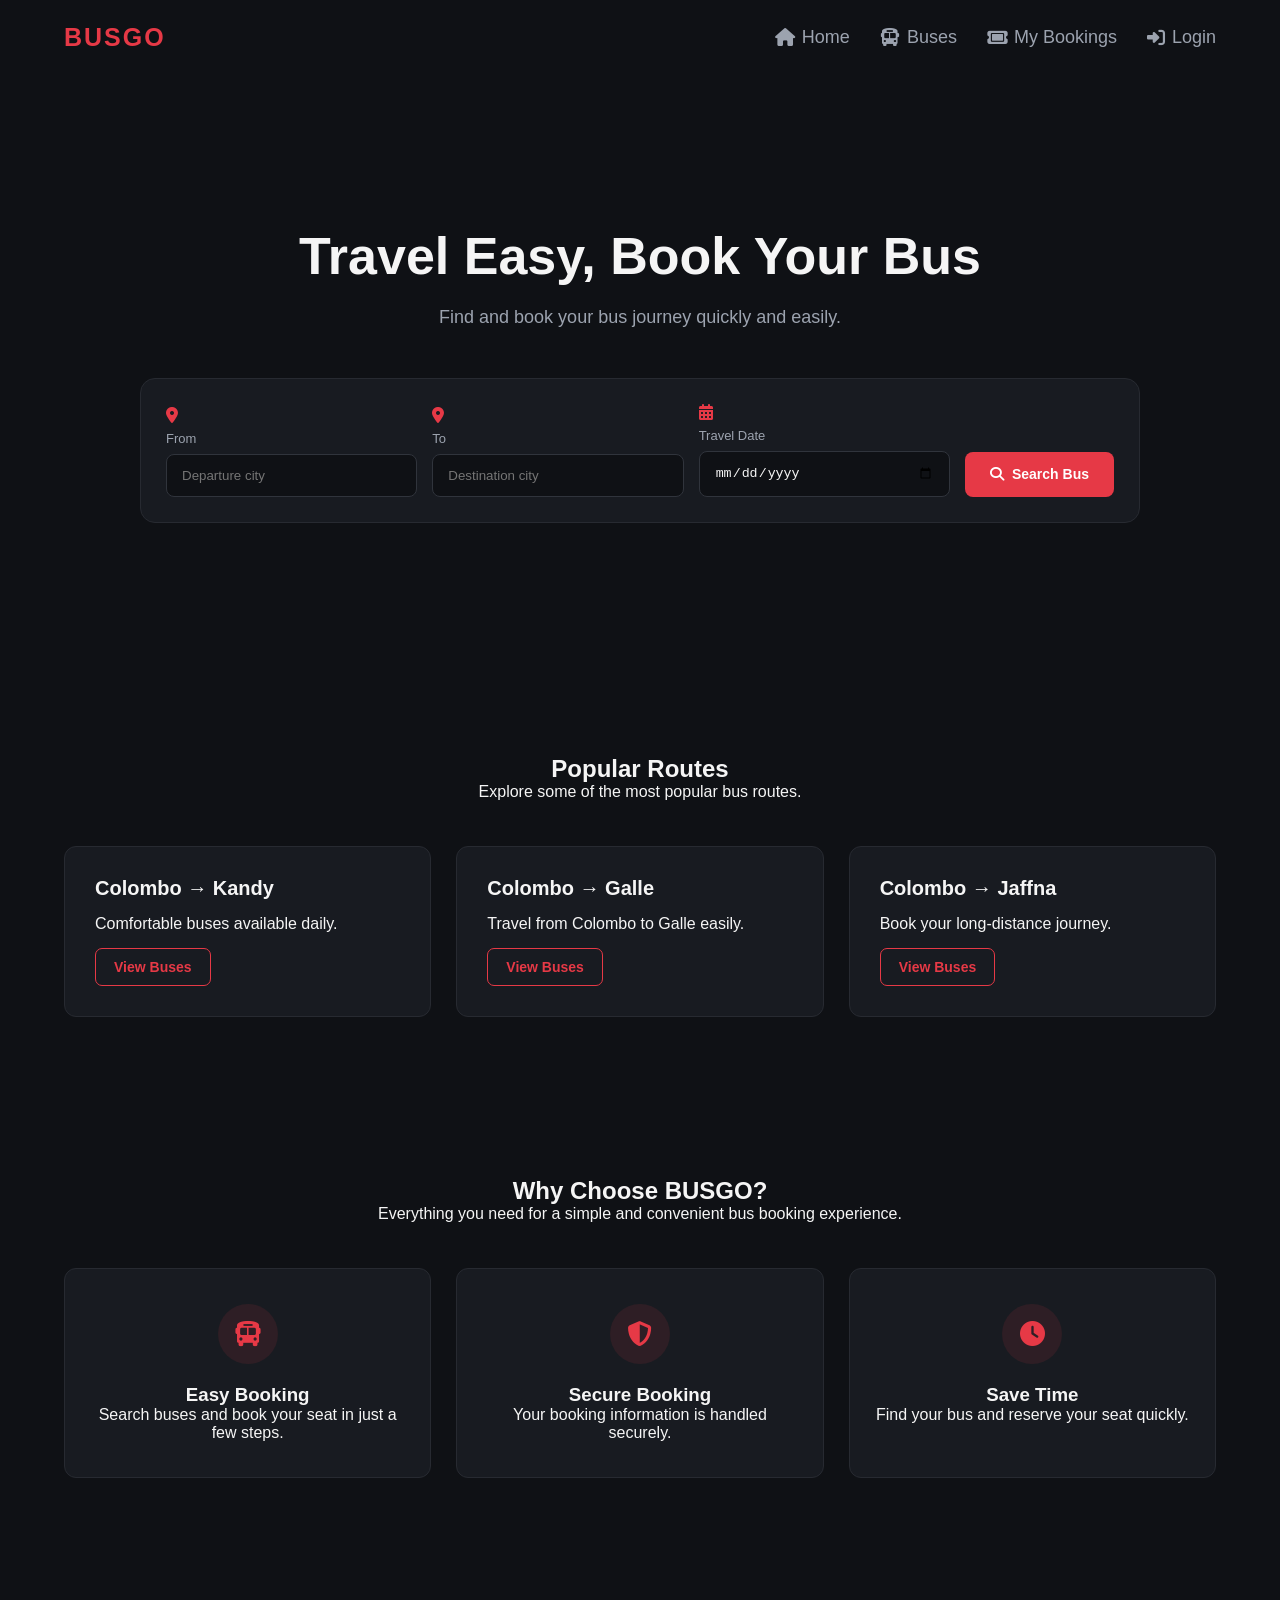
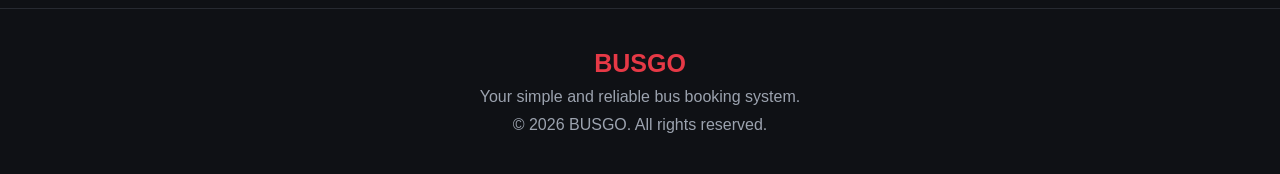
==== index.html @ 120543bf "Add JavaScript functionality for search button in bus booking app" ====
<!DOCTYPE html>
<html lang="en">

<head>
    <meta charset="UTF-8">
    <meta name="viewport" content="width=device-width, initial-scale=1.0">
    <title>Bus Booking app</title>
    <link rel="stylesheet" href="/style.css">
    <link rel="stylesheet" href="https://cdnjs.cloudflare.com/ajax/libs/font-awesome/6.7.2/css/all.min.css">
</head>

<body>
    <header>

        <!--------------------Nav Bar----------------------------->

        <nav class="nav-bar">
            <h3 id="logo">BUSGO</h3>
            <ul>
                <li><a href="#"><i class="fa-solid fa-house"></i>Home</a></li>
                <li><a href="#"><i class="fa-solid fa-bus"></i>Buses</a></li>
                <li><a href="#"><i class="fa-solid fa-ticket"></i>My Bookings</a></li>
                <li><a href="#"><i class="fa-solid fa-right-to-bracket"></i>Login</a></li>
            </ul>
        </nav>
    </header>
    <!----------------------------Main--------------------------------->
    <main>
        <!-------------------------Hero Section------------------------------>
        <section class="hero">
            <div class="heading-sec">
                <h1>Travel Easy, Book Your Bus</h1>
                <p>Find and book your bus journey quickly and easily.</p>
            </div>

            <!------------------------Search Box-------------------------->

            <div class="search-box">

                <div class="input-group">
                    <i class="fa-solid fa-location-dot"></i>
                    <label for="from">From</label>
                    <input type="text" id="from" placeholder="Departure city">
                </div>

                <div class="input-group">
                    <i class="fa-solid fa-location-dot"></i>
                    <label for="to">To</label>
                    <input type="text" id="to" placeholder="Destination city">
                </div>

                <div class="input-group">
                    <i class="fa-solid fa-calendar-days"></i>
                    <label for="travel-date">Travel Date</label>
                    <input type="date" id="travel-date">
                </div>

                <button id="search-btn">
                    <i class="fa-solid fa-magnifying-glass"></i>
                    Search Bus
                </button>

            </div>
        </section>

        <!------------------------Popular-Routes---------------------------->

        <section class="popular-routes">
            <div class="section-heading">
                <h2>Popular Routes</h2>
                <p>Explore some of the most popular bus routes.</p>
            </div>

            <div class="route-container">

                <div class="route-card">
                    <h3>Colombo → Kandy</h3>
                    <p>Comfortable buses available daily.</p>
                    <button>View Buses</button>
                </div>

                <div class="route-card">
                    <h3>Colombo → Galle</h3>
                    <p>Travel from Colombo to Galle easily.</p>
                    <button>View Buses</button>
                </div>

                <div class="route-card">
                    <h3>Colombo → Jaffna</h3>
                    <p>Book your long-distance journey.</p>
                    <button>View Buses</button>
                </div>

            </div>
        </section>

        <!------------------------FEATURES-------------------------->

        <section class="features">

            <div class="section-heading">
                <h2>Why Choose BUSGO?</h2>

                <p>Everything you need for a simple and convenient bus booking experience.</p>
            </div>

            <div class="feature-container">

                <div class="feature-card">
                    <div class="feature-icon">
                        <i class="fa-solid fa-bus"></i>
                    </div>

                    <h3>Easy Booking</h3>
                    <p>Search buses and book your seat in just a few steps.</p>
                </div>


                <div class="feature-card">
                    <div class="feature-icon">
                        <i class="fa-solid fa-shield-halved"></i>
                    </div>

                    <h3>Secure Booking</h3>
                    <p>Your booking information is handled securely.</p>
                </div>

                <div class="feature-card">
                    <div class="feature-icon">
                        <i class="fa-solid fa-clock"></i>
                    </div>

                    <h3>Save Time</h3>
                    <p>Find your bus and reserve your seat quickly.</p>
                </div>

            </div>

        </section>

    </main>

    <!---------------------------Footer--------------------------------->

    <footer>
        <div class="footer-container">
            <h3>BUSGO</h3>
            <p>Your simple and reliable bus booking system.</p>
            <p>© 2026 BUSGO. All rights reserved.</p>
        </div>
    </footer>

    <script src="/app.js"></script>
</body>

</html>
---- style.css ----
/*---------------------Globle---------------------*/

*{
    margin: 0;
    padding: 0;
    box-sizing: border-box;
}

body{
    font-family: Arial, sans-serif;
    background-color: #0F1115;
    color: #f5f5f5;
}

a{
    text-decoration: none;
    color: inherit;
}

button {
    border: none;
    cursor: pointer;
}
/*--------------------Nav Bar Css--------------------------*/

.nav-bar{
    width: 90%;
    max-width: 1200px;
    margin: auto;
    height: 75px;
    display: flex;
    align-items: center;
    justify-content: space-between;
}

#logo{
    font-size: 25px;
    color: #E63946;
    letter-spacing: 2px;
}

.nav-bar ul{
    display: flex;
    align-items: center;
    gap: 30px;
    list-style: none;
}

.nav-bar ul li a{
    color:#9CA3AF;
    font-size: 18px;
    display: flex;
    align-items: center;
    gap: 7px;
    transition: 0.3s;
}

.nav-bar ul li a:hover{
    color: #E63946;
}

/*----------------------Hero Section CSS-------------------------------*/

.hero{
    min-height: 600px;
    display: flex;
    flex-direction: column;
    justify-content: center;
    align-items: center;
    text-align: center;
    padding: 80px 20px;
}

.heading-sec h1{
    font-size: 52px;
    max-width: 750px;
    line-height: 1.15;
}

.heading-sec p{
    margin-top: 20px;
    color: #9CA3AF;
    font-size: 18px;
}

/*--------Search Box----------*/

.search-box{
    margin-top: 50px;
    width: 100%;
    max-width: 1000px;
    background-color: #181B21;
    padding: 25px;
    border-radius: 15px;
    display: flex;
    align-items: end;
    gap: 15px;
    border: 1px solid #272A31;
}

.input-group{
    flex: 2;
    display: flex;
    flex-direction: column;
    text-align: left;
    gap: 8px;
}

.input-group label{
    font-size: 13px;
    color: #9CA3AF;
}

.input-group i{
    color: #E63946;
}

.input-group input{
    width: 100%;
    padding: 13px 15px;
    border-radius: 8px;
    border: 1px solid #30343C;
    background-color: #0F1115;
    color: #F5F5F5;
    outline: none;
}

.input-group input:focus{
    border-color: #E63946;
}

#search-btn{
    height: 45px;
    padding: 0 25px;
    border-radius: 8px;
    background-color: #E63946;
    color: white;
    font-size: 14px;
    font-weight: bold;
    display: flex;
    align-items: center;
    gap: 8px;
    transition: 0.3s;
}

#search-btn:hover{
    background-color: #B91C1C;
    transform: translateY(-2px);
}

/*-------------------------Popular Routes & feature CSS---------------------------*/

.popular-routes,
.features{
    width: 90%;
    max-width: 1200px;
    margin: auto;
    padding: 80px 0;
}

.section-heading{
    text-align: center;
    margin-bottom: 45px;
}

.route-container{
    display: grid;
    grid-template-columns: repeat(3, 1fr);
    gap: 25px;
}

.route-card{
    background-color: #181B21;
    border: 1px solid #272A31;
    padding: 30px;
    border-radius: 12px;
    transition: 0.3s;
}

.route-card h3{
    font-size: 20px;
}

.route-card p{
    margin: 15px 0;
}

.route-card button{
    padding: 10px 18px;
    background-color: transparent;
    border: 1px solid #E63946;
    border-radius: 7px;
    color: #E63946;
    font-size: 14px;
    font-weight: 600;
    transition: 0.3s;
}

.route-card button:hover{
    background-color: #E63946;
    color: white;
}

.route-card:hover{
    transform: translateY(-6px);
    border-color: #E63946;
}

.feature-container{
    display: grid;
    grid-template-columns: repeat(3, 1fr);
    gap: 25px;
}

.feature-card{
    background-color: #181B21;
    border: 1px solid #272A31;
    padding: 35px 25px;
    border-radius: 12px;
    text-align: center;
    transition: 0.3s;
}

.feature-icon{
    width: 60px;
    height: 60px;
    margin: 0 auto 20px;
    border-radius: 50%;
    background-color: rgba(230, 57, 70, 0.1);
    color: #E63946;
    display: flex;
    align-items: center;
    justify-content: center;
    font-size: 25px;
}

.feature-card:hover{
    transform: translateY(-6px);
    border-color: #E63946;
}

/*---------------------------footer css------------------------------*/

footer{
    margin-top: 50px;
    border-top: 1px solid #272A31;
    text-align: center;
    padding: 40px 20px;
}

.footer-container h3{
    color: #E63946;
    font-size: 25px;
}

.footer-container p{
    margin-top: 10px;
    color: #9CA3AF;
}

/*------------------Responsive for small device--------------*/

@media (max-width: 800px){
    .nav-bar{
        flex-direction: column;
        height: auto;
        padding: 20px 0;
        gap: 20px;
    }

    .nav-bar ul{
        gap: 15px;
        flex-wrap: wrap;
        justify-content: center;
    }

    .heading-sec h1{
        font-size: 38px;
    }

    .search-box {
        flex-direction: column;
        align-items: stretch;
    }

    #search-btn{
        justify-content: center;
    }

    .route-container,
    .feature-container{
        grid-template-columns: 1fr;
    }
}
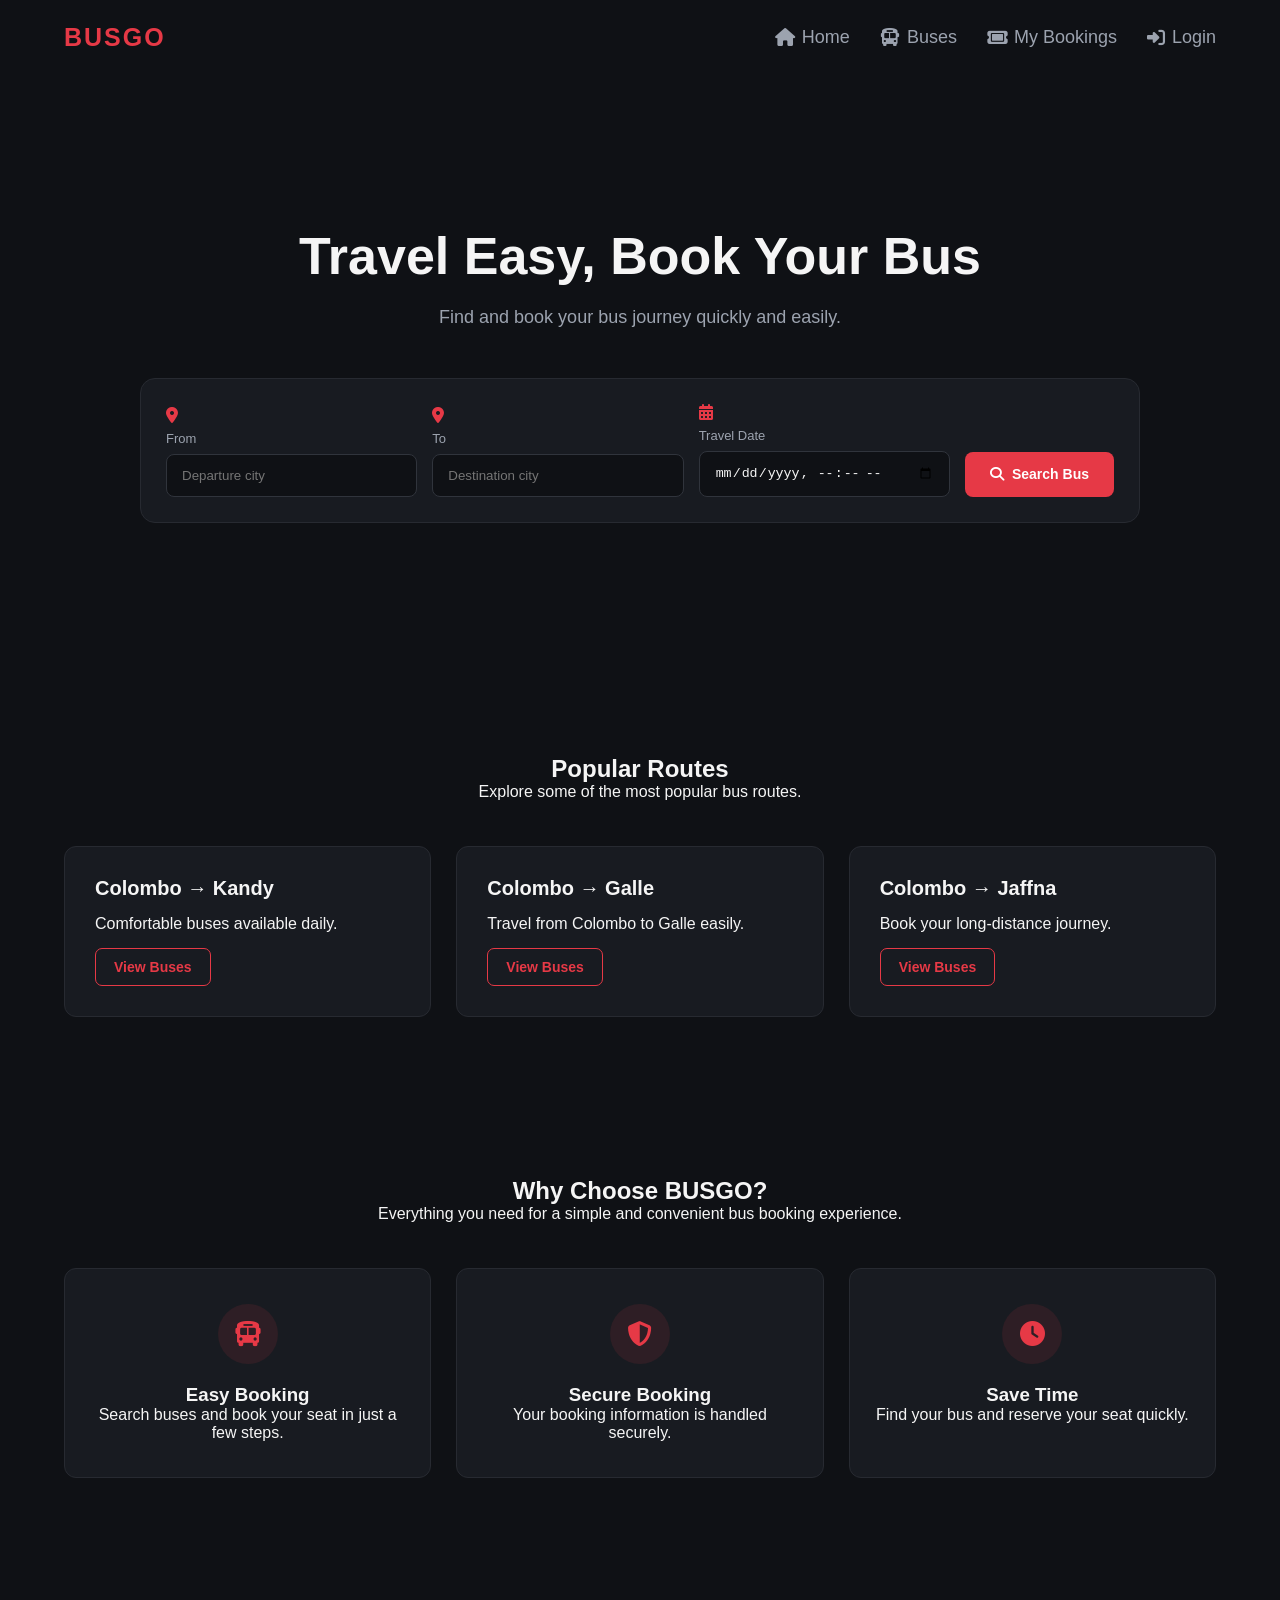
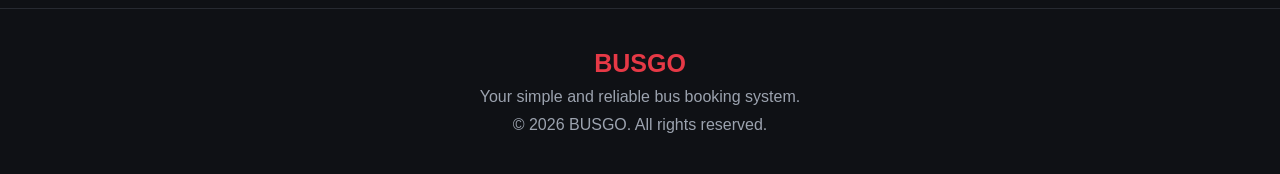
==== commit 190597a1: "Change travel date input to datetime-local and adjust script tag placement" ====
--- a/index.html
+++ b/index.html
@@ -52,7 +52,7 @@
                 <div class="input-group">
                     <i class="fa-solid fa-calendar-days"></i>
                     <label for="travel-date">Travel Date</label>
-                    <input type="date" id="travel-date">
+                    <input type="datetime-local" id="travel-date">
                 </div>
 
                 <button id="search-btn">
@@ -61,6 +61,9 @@
                 </button>
 
             </div>
+            <p id="search-error"></p>
+
+            <div id="search-result"></div>
         </section>
 
         <!------------------------Popular-Routes---------------------------->
@@ -149,8 +152,9 @@
             <p>© 2026 BUSGO. All rights reserved.</p>
         </div>
     </footer>
-
-    <script src="/app.js"></script>
+    
 </body>
 
+<script type="module" src="/app.js"></script>
+
 </html>
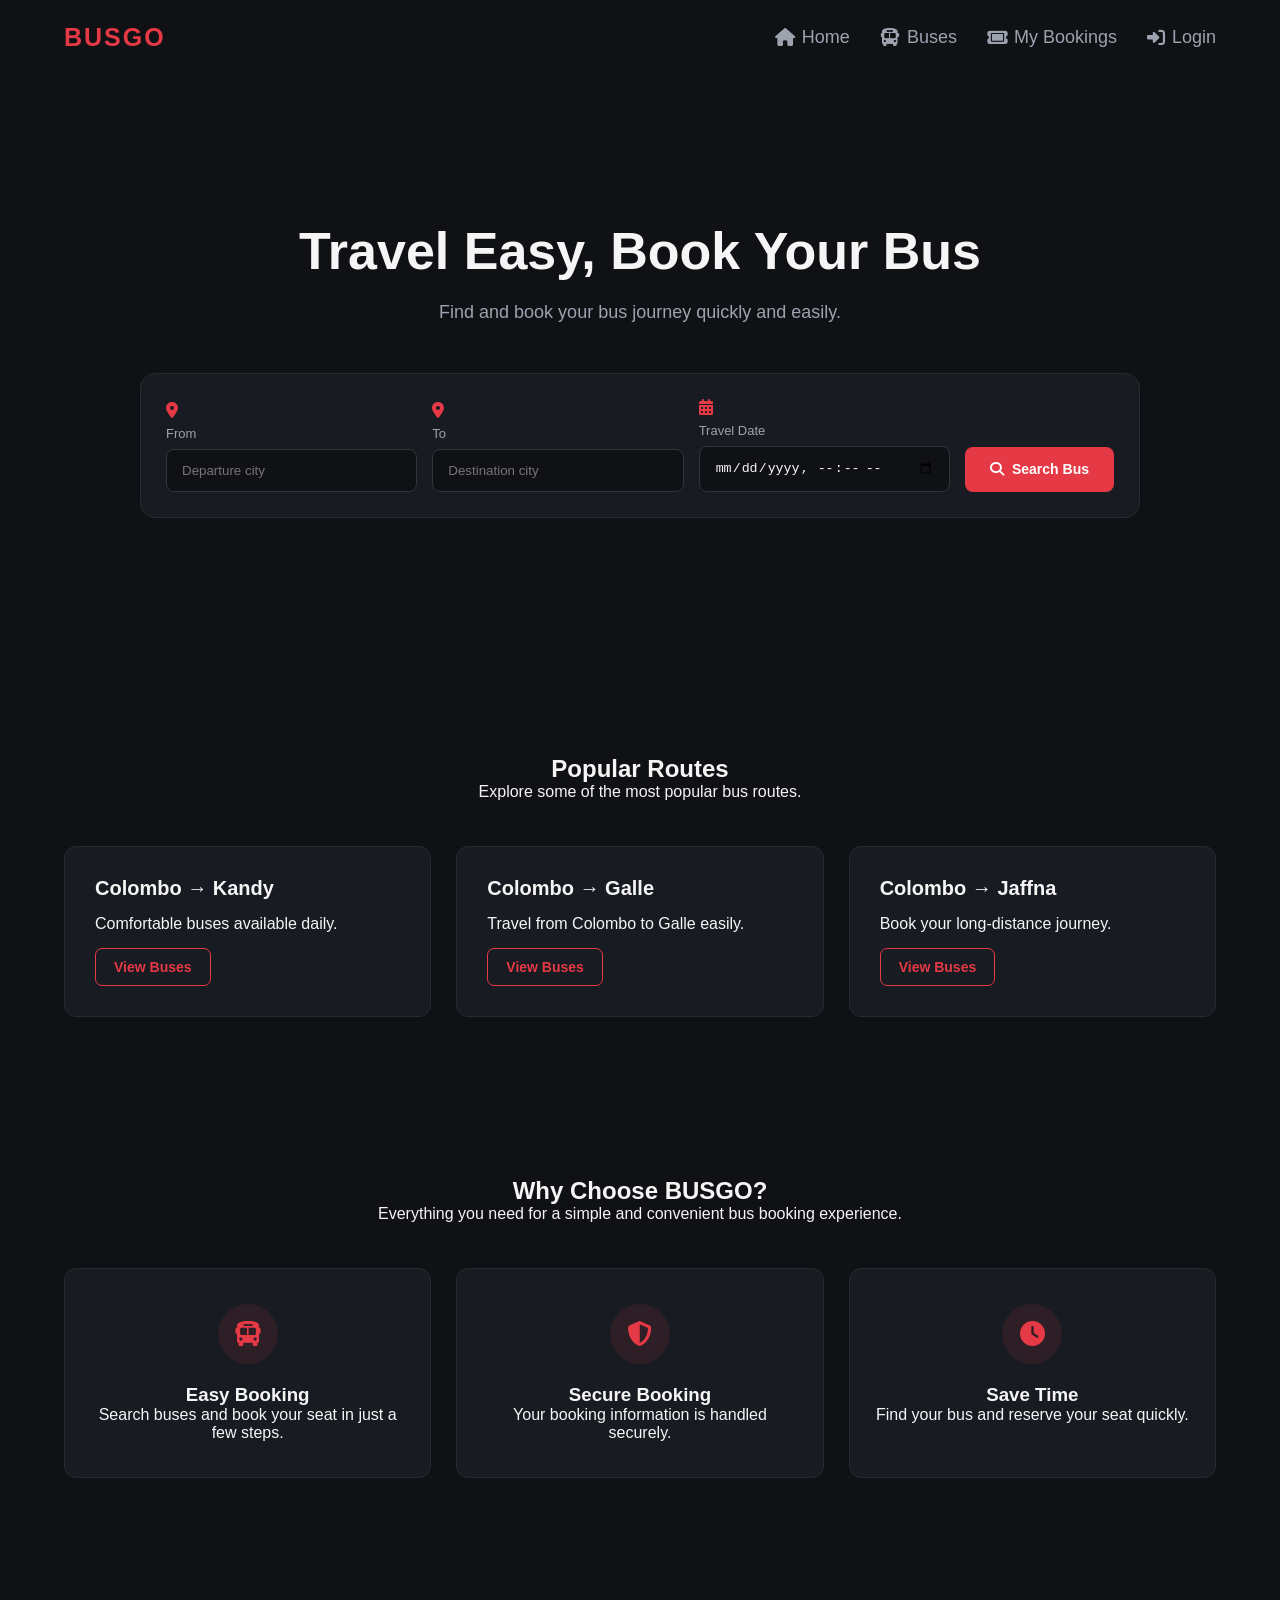
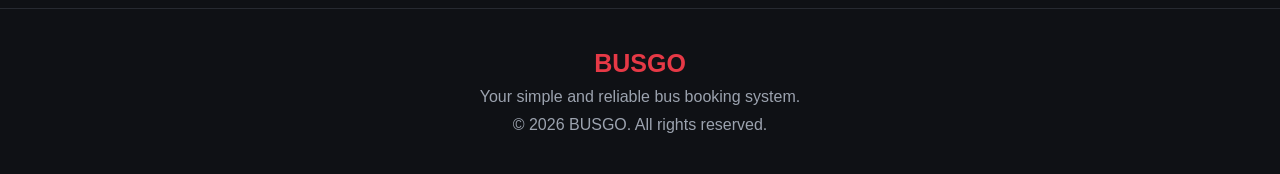
==== commit 0192d7ba: "Update search result container in index.html for improved structure" ====
--- a/index.html
+++ b/index.html
@@ -63,7 +63,9 @@
             </div>
             <p id="search-error"></p>
 
-            <div id="search-result"></div>
+            <div id="search-result">
+
+            </div>
         </section>
 
         <!------------------------Popular-Routes---------------------------->
--- a/style.css
+++ b/style.css
@@ -148,6 +148,12 @@
     transform: translateY(-2px);
 }
 
+#search-error{
+    color: #E63946;
+    font-size: 14px;
+    margin-top: 10px;
+}
+
 /*-------------------------Popular Routes & feature CSS---------------------------*/
 
 .popular-routes,
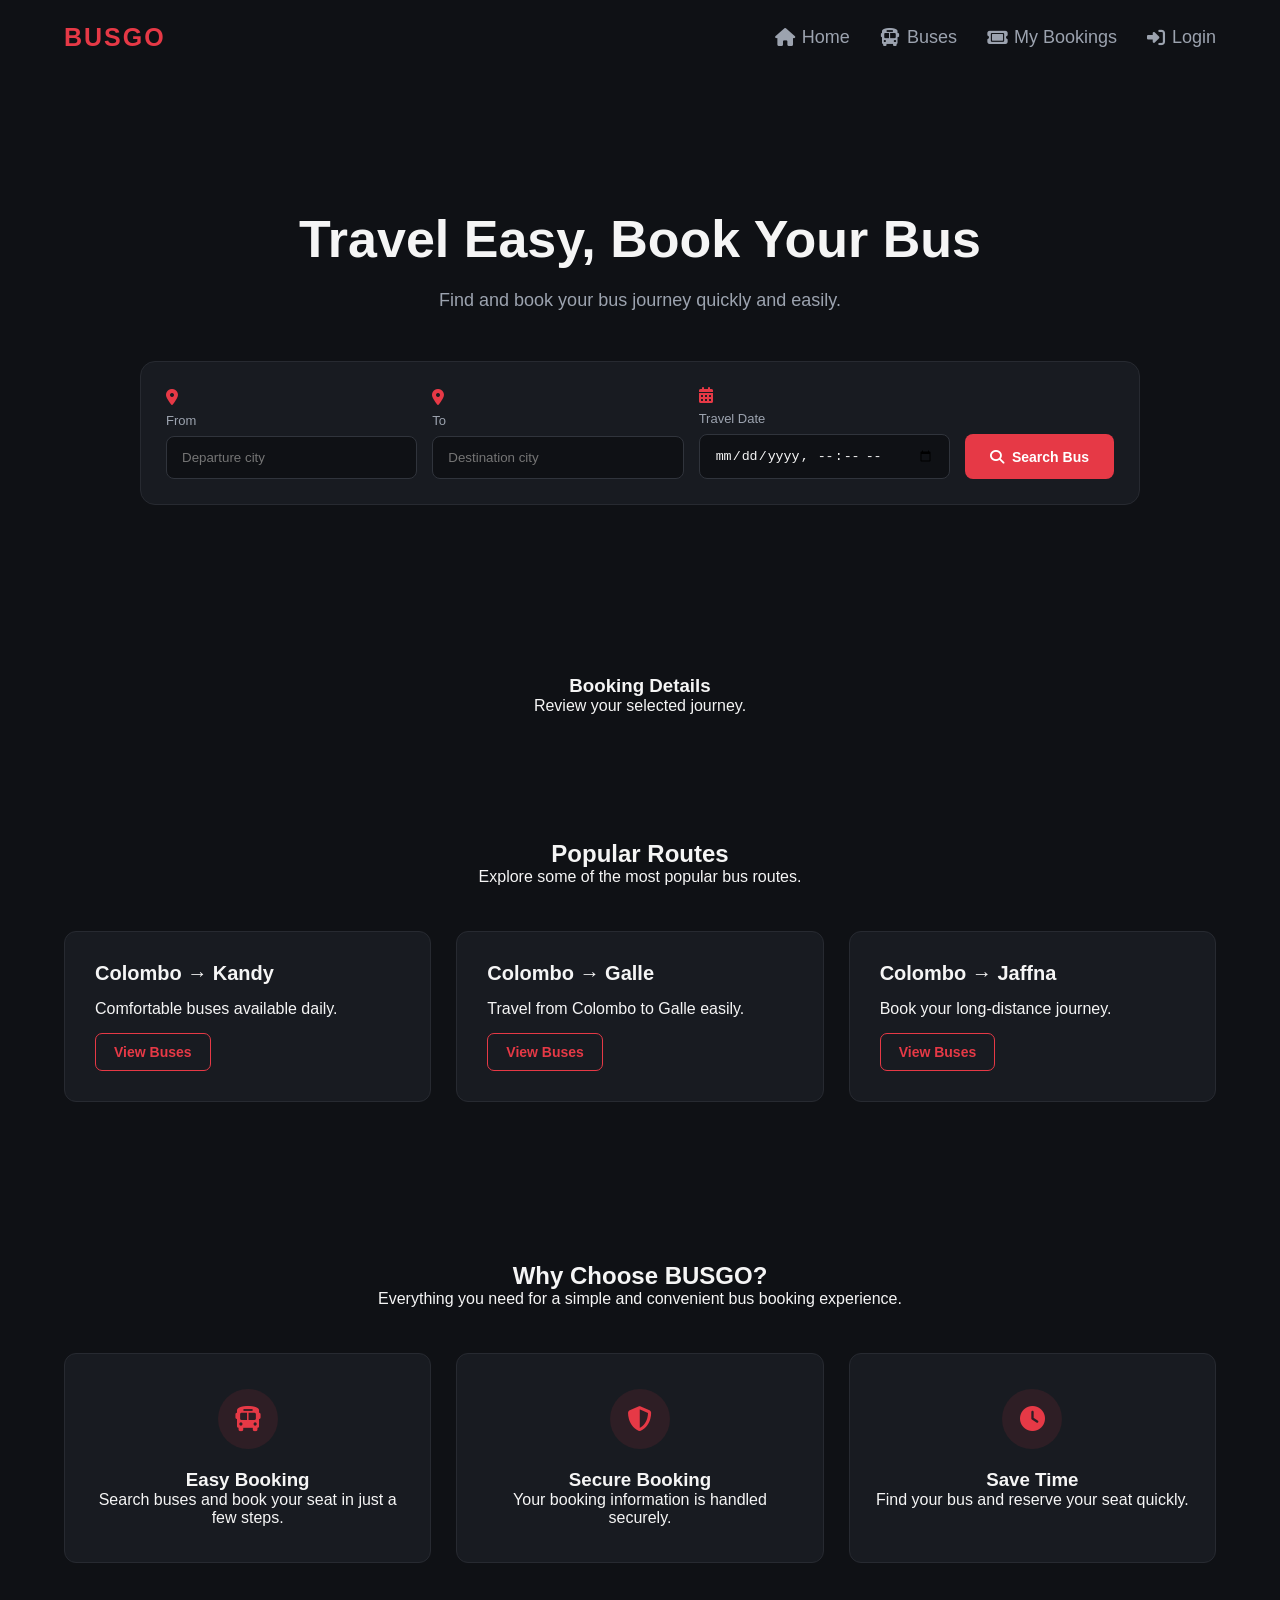
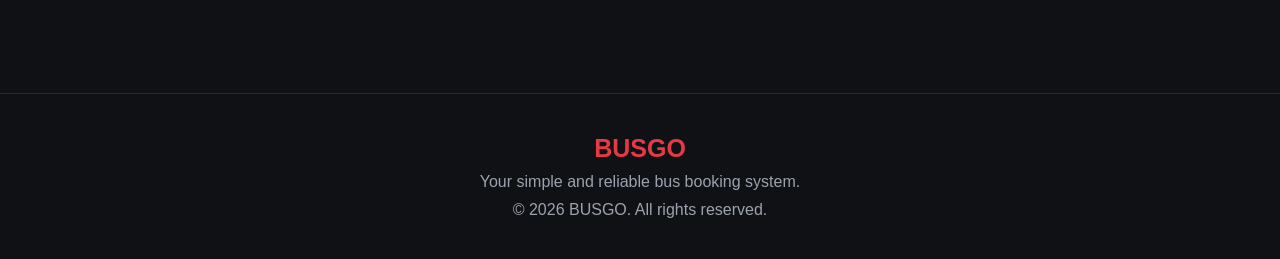
==== commit bd5a1e79: "Add booking section to display selected journey details" ====
--- a/index.html
+++ b/index.html
@@ -66,6 +66,19 @@
             <div id="search-result">
 
             </div>
+        </section>
+
+        <!---------------------------Booking section------------------------>
+
+        <section class="booking-section" id="booking-section">
+
+            <div class="section-heading">
+                <h3>Booking Details</h3>
+                <p>Review your selected journey.</p>
+            </div>
+
+            <div id="selected-route"></div>
+
         </section>
 
         <!------------------------Popular-Routes---------------------------->
--- a/style.css
+++ b/style.css
@@ -154,6 +154,49 @@
     margin-top: 10px;
 }
 
+/*---------------------------------Search Result----------------------------------*/
+
+#search-result{
+    width: 100%;
+    margin-top: 25px;
+}
+
+.search-result-card{
+    max-width: 600px;
+    margin: 0 auto;
+    padding: 24px;
+    border-radius: 16px;
+    background: #1a1d24;
+    border: 1px solid #2b303a;
+}
+.search-result-card h3{
+    font-size: 22px;
+    margin-bottom: 18px;
+}
+
+.search-result-card p{
+    margin: 10px 0;
+    color: #c9cdd5;
+}
+
+.search-result-card i{
+    margin-right: 8px;
+}
+
+.search-result-card button{
+    margin-top: 15px;
+    padding: 10px 18px;
+    border-radius: 8px;
+    background: #ffffff;
+    color: #111;
+    font-weight: bold;
+}
+
+
+
+
+
+
 /*-------------------------Popular Routes & feature CSS---------------------------*/
 
 .popular-routes,
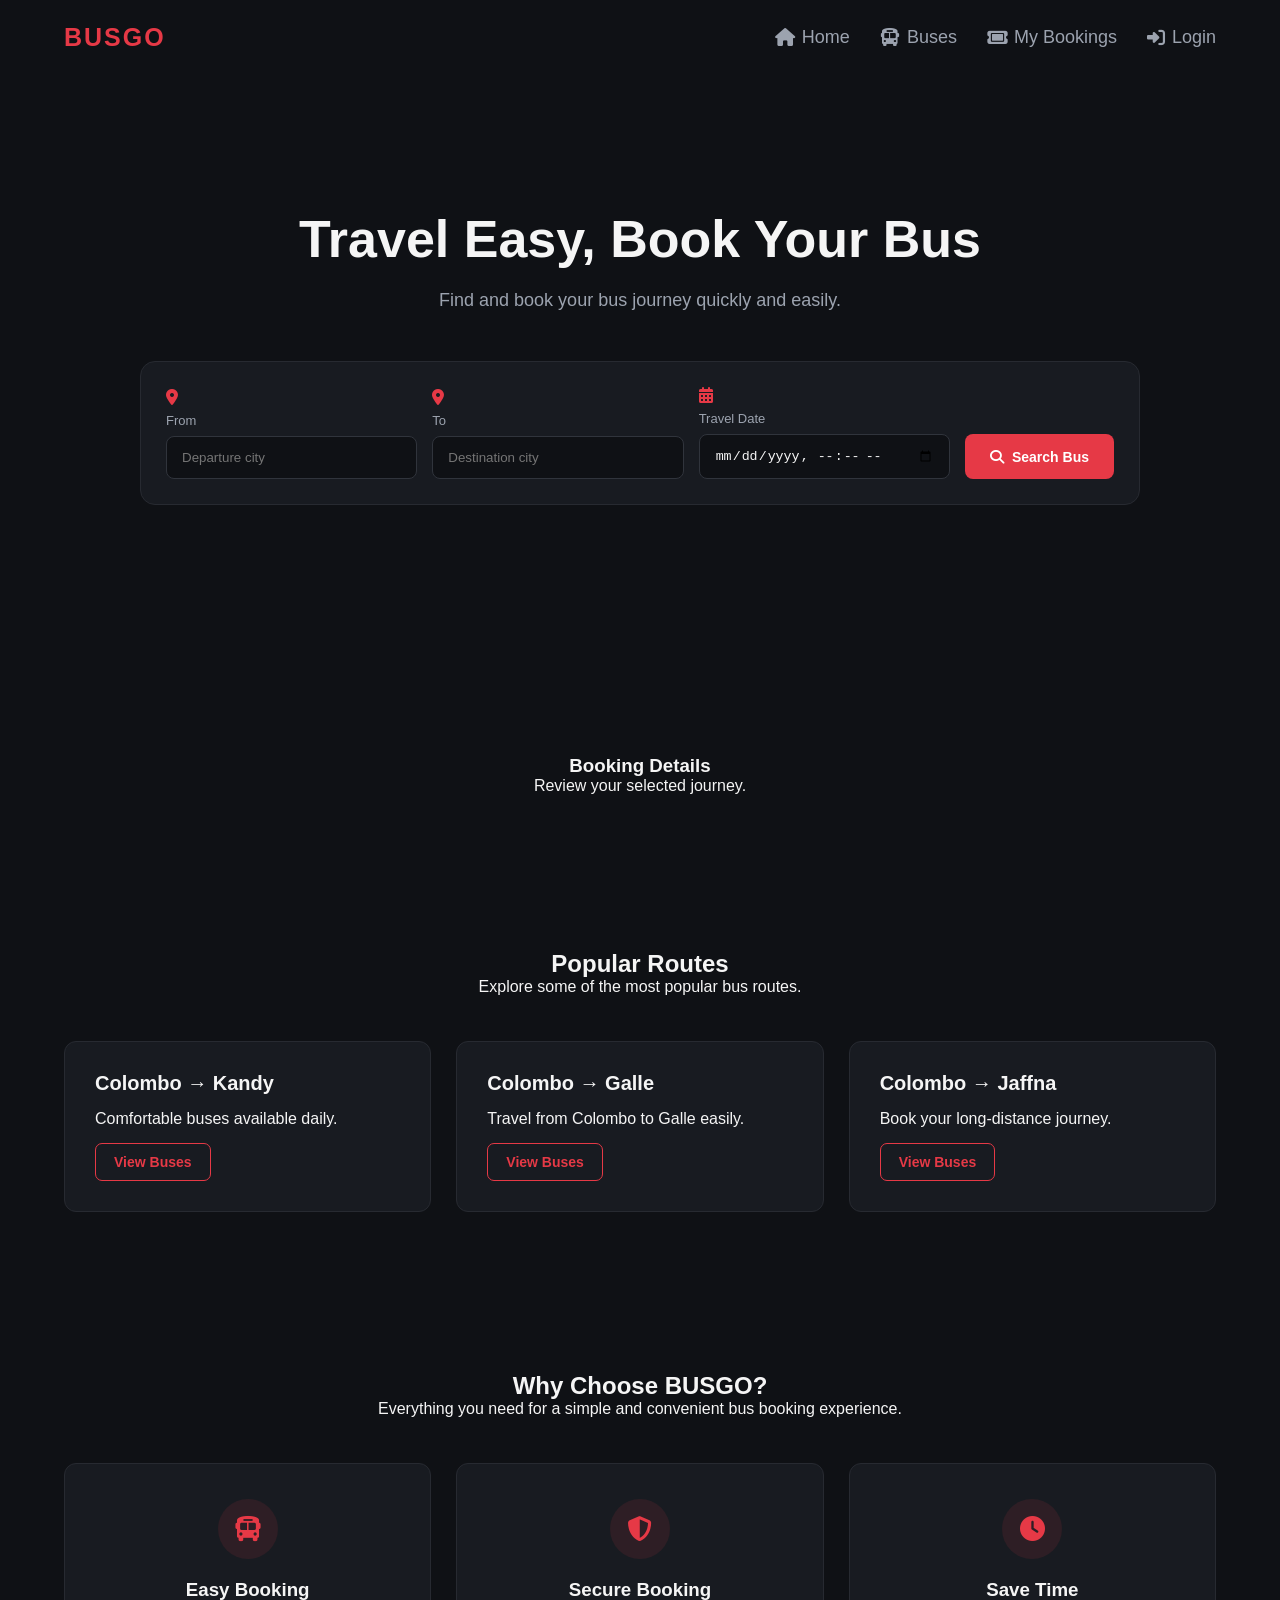
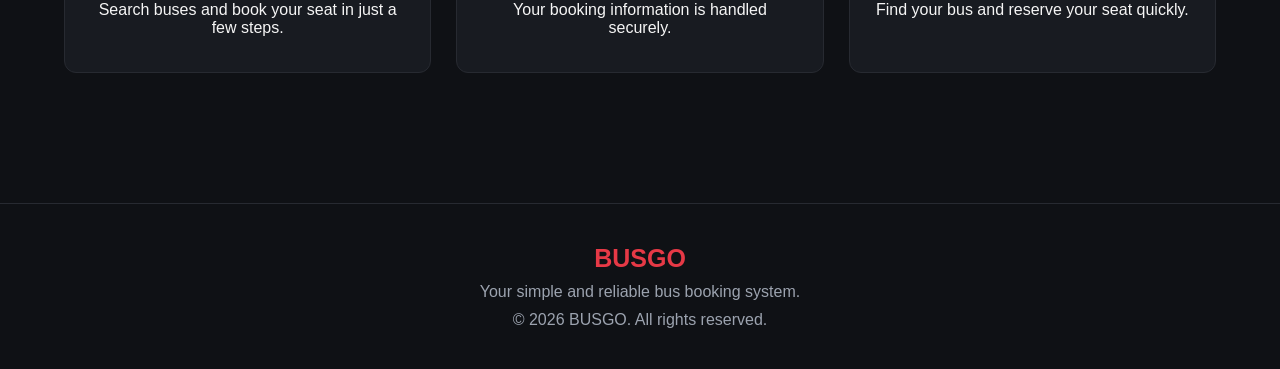
==== commit 76ffe55f: "Update login link in navigation to direct to login.html" ====
--- a/index.html
+++ b/index.html
@@ -17,10 +17,10 @@
         <nav class="nav-bar">
             <h3 id="logo">BUSGO</h3>
             <ul>
-                <li><a href="#"><i class="fa-solid fa-house"></i>Home</a></li>
-                <li><a href="#"><i class="fa-solid fa-bus"></i>Buses</a></li>
+                <li><a href="/index.html"><i class="fa-solid fa-house"></i>Home</a></li>
+                <li><a href="/buses.html"><i class="fa-solid fa-bus"></i>Buses</a></li>
                 <li><a href="#"><i class="fa-solid fa-ticket"></i>My Bookings</a></li>
-                <li><a href="#"><i class="fa-solid fa-right-to-bracket"></i>Login</a></li>
+                <li><a href="/login.html"><i class="fa-solid fa-right-to-bracket"></i>Login</a></li>
             </ul>
         </nav>
     </header>
--- a/style.css
+++ b/style.css
@@ -1,18 +1,18 @@
 /*---------------------Globle---------------------*/
 
-*{
+* {
     margin: 0;
     padding: 0;
     box-sizing: border-box;
 }
 
-body{
+body {
     font-family: Arial, sans-serif;
     background-color: #0F1115;
     color: #f5f5f5;
 }
 
-a{
+a {
     text-decoration: none;
     color: inherit;
 }
@@ -21,9 +21,10 @@
     border: none;
     cursor: pointer;
 }
+
 /*--------------------Nav Bar Css--------------------------*/
 
-.nav-bar{
+.nav-bar {
     width: 90%;
     max-width: 1200px;
     margin: auto;
@@ -33,21 +34,21 @@
     justify-content: space-between;
 }
 
-#logo{
+#logo {
     font-size: 25px;
     color: #E63946;
     letter-spacing: 2px;
 }
 
-.nav-bar ul{
+.nav-bar ul {
     display: flex;
     align-items: center;
     gap: 30px;
     list-style: none;
 }
 
-.nav-bar ul li a{
-    color:#9CA3AF;
+.nav-bar ul li a {
+    color: #9CA3AF;
     font-size: 18px;
     display: flex;
     align-items: center;
@@ -55,13 +56,13 @@
     transition: 0.3s;
 }
 
-.nav-bar ul li a:hover{
+.nav-bar ul li a:hover {
     color: #E63946;
 }
 
 /*----------------------Hero Section CSS-------------------------------*/
 
-.hero{
+.hero {
     min-height: 600px;
     display: flex;
     flex-direction: column;
@@ -71,13 +72,13 @@
     padding: 80px 20px;
 }
 
-.heading-sec h1{
+.heading-sec h1 {
     font-size: 52px;
     max-width: 750px;
     line-height: 1.15;
 }
 
-.heading-sec p{
+.heading-sec p {
     margin-top: 20px;
     color: #9CA3AF;
     font-size: 18px;
@@ -85,7 +86,7 @@
 
 /*--------Search Box----------*/
 
-.search-box{
+.search-box {
     margin-top: 50px;
     width: 100%;
     max-width: 1000px;
@@ -98,7 +99,7 @@
     border: 1px solid #272A31;
 }
 
-.input-group{
+.input-group {
     flex: 2;
     display: flex;
     flex-direction: column;
@@ -106,16 +107,16 @@
     gap: 8px;
 }
 
-.input-group label{
+.input-group label {
     font-size: 13px;
     color: #9CA3AF;
 }
 
-.input-group i{
-    color: #E63946;
-}
-
-.input-group input{
+.input-group i {
+    color: #E63946;
+}
+
+.input-group input {
     width: 100%;
     padding: 13px 15px;
     border-radius: 8px;
@@ -125,11 +126,11 @@
     outline: none;
 }
 
-.input-group input:focus{
+.input-group input:focus {
     border-color: #E63946;
 }
 
-#search-btn{
+#search-btn {
     height: 45px;
     padding: 0 25px;
     border-radius: 8px;
@@ -143,12 +144,12 @@
     transition: 0.3s;
 }
 
-#search-btn:hover{
+#search-btn:hover {
     background-color: #B91C1C;
     transform: translateY(-2px);
 }
 
-#search-error{
+#search-error {
     color: #E63946;
     font-size: 14px;
     margin-top: 10px;
@@ -156,12 +157,12 @@
 
 /*---------------------------------Search Result----------------------------------*/
 
-#search-result{
+#search-result {
     width: 100%;
     margin-top: 25px;
 }
 
-.search-result-card{
+.search-result-card {
     max-width: 600px;
     margin: 0 auto;
     padding: 24px;
@@ -169,21 +170,22 @@
     background: #1a1d24;
     border: 1px solid #2b303a;
 }
-.search-result-card h3{
+
+.search-result-card h3 {
     font-size: 22px;
     margin-bottom: 18px;
 }
 
-.search-result-card p{
+.search-result-card p {
     margin: 10px 0;
     color: #c9cdd5;
 }
 
-.search-result-card i{
+.search-result-card i {
     margin-right: 8px;
 }
 
-.search-result-card button{
+.search-result-card button {
     margin-top: 15px;
     padding: 10px 18px;
     border-radius: 8px;
@@ -200,25 +202,25 @@
 /*-------------------------Popular Routes & feature CSS---------------------------*/
 
 .popular-routes,
-.features{
+.features {
     width: 90%;
     max-width: 1200px;
     margin: auto;
     padding: 80px 0;
 }
 
-.section-heading{
+.section-heading {
     text-align: center;
     margin-bottom: 45px;
 }
 
-.route-container{
+.route-container {
     display: grid;
     grid-template-columns: repeat(3, 1fr);
     gap: 25px;
 }
 
-.route-card{
+.route-card {
     background-color: #181B21;
     border: 1px solid #272A31;
     padding: 30px;
@@ -226,15 +228,15 @@
     transition: 0.3s;
 }
 
-.route-card h3{
+.route-card h3 {
     font-size: 20px;
 }
 
-.route-card p{
+.route-card p {
     margin: 15px 0;
 }
 
-.route-card button{
+.route-card button {
     padding: 10px 18px;
     background-color: transparent;
     border: 1px solid #E63946;
@@ -245,23 +247,23 @@
     transition: 0.3s;
 }
 
-.route-card button:hover{
+.route-card button:hover {
     background-color: #E63946;
     color: white;
 }
 
-.route-card:hover{
+.route-card:hover {
     transform: translateY(-6px);
     border-color: #E63946;
 }
 
-.feature-container{
+.feature-container {
     display: grid;
     grid-template-columns: repeat(3, 1fr);
     gap: 25px;
 }
 
-.feature-card{
+.feature-card {
     background-color: #181B21;
     border: 1px solid #272A31;
     padding: 35px 25px;
@@ -270,7 +272,7 @@
     transition: 0.3s;
 }
 
-.feature-icon{
+.feature-icon {
     width: 60px;
     height: 60px;
     margin: 0 auto 20px;
@@ -283,47 +285,47 @@
     font-size: 25px;
 }
 
-.feature-card:hover{
+.feature-card:hover {
     transform: translateY(-6px);
     border-color: #E63946;
 }
 
 /*---------------------------footer css------------------------------*/
 
-footer{
+footer {
     margin-top: 50px;
     border-top: 1px solid #272A31;
     text-align: center;
     padding: 40px 20px;
 }
 
-.footer-container h3{
+.footer-container h3 {
     color: #E63946;
     font-size: 25px;
 }
 
-.footer-container p{
+.footer-container p {
     margin-top: 10px;
     color: #9CA3AF;
 }
 
 /*------------------Responsive for small device--------------*/
 
-@media (max-width: 800px){
-    .nav-bar{
+@media (max-width: 800px) {
+    .nav-bar {
         flex-direction: column;
         height: auto;
         padding: 20px 0;
         gap: 20px;
     }
 
-    .nav-bar ul{
+    .nav-bar ul {
         gap: 15px;
         flex-wrap: wrap;
         justify-content: center;
     }
 
-    .heading-sec h1{
+    .heading-sec h1 {
         font-size: 38px;
     }
 
@@ -332,13 +334,866 @@
         align-items: stretch;
     }
 
-    #search-btn{
+    #search-btn {
         justify-content: center;
     }
 
     .route-container,
-    .feature-container{
+    .feature-container {
         grid-template-columns: 1fr;
     }
 }
 
+
+/*------------------------Bus Page------------------------------*/
+
+.bus-search-summary {
+    width: 90%;
+    max-width: 1200px;
+    margin: auto;
+    padding: 70px 0 30px;
+    text-align: center;
+}
+
+.bus-search-summary h1 {
+    font-size: 40px;
+}
+
+/*-------------------------Bus Result------------------------*/
+
+.bus-results {
+    width: 90%;
+    max-width: 1200px;
+    margin: auto;
+    padding: 40px 0 80px;
+}
+
+/*------------------------Bus List-------------------------*/
+
+#bus-list {
+    display: grid;
+    grid-template-columns: repeat(2, 1fr);
+    gap: 25px;
+}
+
+/*--------------------------Bus Card--------------------------*/
+
+.bus-card {
+    background-color: #181B21;
+    border: 1px solid #272A31;
+    border-radius: 15px;
+    padding: 25px;
+    transition: 0.3s;
+}
+
+.bus-card:hover {
+    transform: translateY(-6px);
+    border-color: #E63946;
+}
+
+/*------------------------Bus Card Header--------------------------*/
+
+.bus-card-header {
+    display: flex;
+    justify-content: space-between;
+    align-items: flex-start;
+    gap: 15px;
+}
+
+.bus-card-header h3 {
+    font-size: 21px;
+}
+
+.bus-card-header p {
+    margin-top: 8px;
+    color: #9CA3AF;
+}
+
+.bus-card-header i {
+    color: #E63946;
+    margin-right: 5px;
+}
+
+.bus-price {
+    color: #E63946;
+    font-size: 20px;
+    font-weight: bold;
+}
+
+/*----------------------------Bus Route-------------------------------*/
+
+.bus-route {
+    margin: 25px 0;
+    padding: 20px 0;
+    border-top: 1px solid #272A31;
+    border-bottom: 1px solid #272A31;
+
+    display: flex;
+    align-items: center;
+    justify-content: space-between;
+    gap: 15px;
+
+}
+
+.bus-route div {
+    display: flex;
+    flex-direction: column;
+    gap: 6px;
+}
+
+.bus-route span,
+.bus-time span {
+    color: #9CA3AF;
+    font-size: 13px;
+}
+
+.bus-route strong {
+    font-size: 16px;
+}
+
+.bus-route>i {
+    color: #E63946;
+}
+
+/*---------------------------Bus time------------------------------*/
+
+.bus-time {
+    display: grid;
+    grid-template-columns: 1fr 1fr;
+    gap: 20px;
+}
+
+.bus-time div {
+    display: flex;
+    flex-direction: column;
+    gap: 6px;
+}
+
+/*-------------------------------Bus Footer--------------------------*/
+
+.bus-card-footer {
+    margin-top: 25px;
+    display: flex;
+    align-items: center;
+    justify-content: space-between;
+    gap: 15px;
+    flex-wrap: wrap;
+    color: #9CA3AF;
+}
+
+.bus-card-footer i {
+    color: #E63946;
+    margin-right: 5px;
+}
+
+/*-------------------------Select Bus Button-----------------------------*/
+
+.select-bus-btn {
+    padding: 10px 18px;
+    border-radius: 8px;
+    background-color: #E63946;
+    color: white;
+    font-weight: bold;
+    transition: 0.3s;
+}
+
+.select-bus-btn:hover {
+    background-color: #B91C1C;
+    transform: translateY(-2px);
+}
+
+/*------------------Resposive Buses Page--------------------*/
+
+@media (max-width: 800px) {
+    #bus-list {
+        grid-template-columns: 1fr;
+    }
+}
+
+/*----------------------------Booking page css----------------*/
+
+/*---------------- Booking Section ----------------*/
+
+.booking-section {
+    width: 90%;
+    max-width: 900px;
+    margin: auto;
+    padding: 80px 0 30px;
+}
+
+
+/*---------------- Selected Bus Card ----------------*/
+
+#selected-bus {
+    margin-top: 35px;
+}
+
+.selected-bus-card {
+    background-color: #181B21;
+    border: 1px solid #272A31;
+    border-radius: 15px;
+    padding: 30px;
+}
+
+.selected-bus-header {
+    display: flex;
+    align-items: flex-start;
+    justify-content: space-between;
+    gap: 20px;
+}
+
+.selected-bus-header h2 {
+    font-size: 25px;
+}
+
+.selected-bus-header p {
+    margin-top: 8px;
+    color: #9CA3AF;
+}
+
+.selected-bus-header i {
+    color: #E63946;
+    margin-right: 6px;
+}
+
+.selected-bus-price {
+    color: #E63946;
+    font-size: 22px;
+    font-weight: bold;
+}
+
+
+/*---------------- Route ----------------*/
+
+.selected-route {
+    margin: 30px 0;
+    padding: 25px 0;
+
+    border-top: 1px solid #272A31;
+    border-bottom: 1px solid #272A31;
+
+    display: flex;
+    align-items: center;
+    justify-content: space-between;
+    gap: 20px;
+}
+
+.selected-route div {
+    display: flex;
+    flex-direction: column;
+    gap: 7px;
+}
+
+.selected-route span,
+.selected-bus-times span {
+    color: #9CA3AF;
+    font-size: 13px;
+}
+
+.selected-route strong {
+    font-size: 18px;
+}
+
+.selected-route>i {
+    color: #E63946;
+    font-size: 18px;
+}
+
+
+/*---------------- Times ----------------*/
+
+.selected-bus-times {
+    display: grid;
+    grid-template-columns: 1fr 1fr;
+    gap: 20px;
+}
+
+.selected-bus-times div {
+    display: flex;
+    flex-direction: column;
+    gap: 7px;
+}
+
+
+/*---------------- Bus Info ----------------*/
+
+.selected-bus-info {
+    margin-top: 25px;
+    display: flex;
+    gap: 30px;
+    flex-wrap: wrap;
+}
+
+.selected-bus-info p {
+    color: #9CA3AF;
+}
+
+.selected-bus-info i {
+    color: #E63946;
+    margin-right: 7px;
+}
+
+
+/*---------------- Booking Buttons ----------------*/
+
+.booking-actions {
+    width: 90%;
+    max-width: 900px;
+    margin: 10px auto 80px;
+
+    display: flex;
+    align-items: center;
+    justify-content: space-between;
+    gap: 20px;
+}
+
+
+/* Back Button */
+
+#back-btn {
+    padding: 12px 22px;
+
+    border-radius: 8px;
+
+    background-color: transparent;
+    border: 1px solid #30343C;
+
+    color: #9CA3AF;
+
+    font-size: 14px;
+    font-weight: 600;
+
+    display: flex;
+    align-items: center;
+    gap: 8px;
+
+    transition: 0.3s;
+}
+
+#back-btn:hover {
+    border-color: #E63946;
+    color: #E63946;
+    transform: translateY(-2px);
+}
+
+
+/* Continue Button */
+
+#continue-btn {
+    padding: 12px 24px;
+
+    border-radius: 8px;
+
+    background-color: #E63946;
+    color: white;
+
+    font-size: 14px;
+    font-weight: bold;
+
+    display: flex;
+    align-items: center;
+    gap: 8px;
+
+    transition: 0.3s;
+}
+
+#continue-btn:hover {
+    background-color: #B91C1C;
+    transform: translateY(-2px);
+}
+
+#continue-btn:disabled {
+    opacity: 0.5;
+    cursor: not-allowed;
+    transform: none;
+}
+
+
+/*---------------- Mobile ----------------*/
+
+@media (max-width: 600px) {
+
+    .selected-bus-header {
+        flex-direction: column;
+    }
+
+    .selected-route {
+        gap: 12px;
+    }
+
+    .selected-bus-times {
+        grid-template-columns: 1fr;
+    }
+
+    .booking-actions {
+        flex-direction: column-reverse;
+        align-items: stretch;
+    }
+
+    #back-btn,
+    #continue-btn {
+        justify-content: center;
+    }
+}
+
+/*---------------------------Seat selection page CSS---------------------------*/
+
+.seat-selection {
+    width: 90%;
+    max-width: 900px;
+    margin: auto;
+    padding: 70px 0;
+}
+
+/*----------------------------Bus info-------------------------------*/
+
+#seat-bus-info {
+    margin-bottom: 30px;
+}
+
+.seat-bus-card {
+    background-color: #181B21;
+    border: 1px solid #272A31;
+    border-radius: 12px;
+    padding: 20px 25px;
+    display: flex;
+    align-items: center;
+    justify-content: space-between;
+}
+
+.seat-bus-card h2 {
+    margin-bottom: 8px;
+}
+
+.seat-bus-card p {
+    color: #9CA3AF;
+}
+
+.seat-bus-card strong {
+    font-size: 20px;
+    color: #E63946;
+}
+
+/*----------------------------Bus Layout---------------------------*/
+
+.seat-layout-container {
+    width: 350px;
+    max-width: 100%;
+    margin: auto;
+    background-color: #181B21;
+    border: 1px solid #272A31;
+    border-radius: 20px;
+    padding: 25px;
+}
+
+/*--------------------Driver-----------------------*/
+
+.bus-front {
+    text-align: right;
+    color: #9CA3AF;
+    padding-bottom: 20px;
+    border-bottom: 1px solid #272A31;
+    margin-bottom: 25px;
+}
+
+.bus-front i {
+    margin-right: 8px;
+}
+
+/*----------------------Seats--------------------------*/
+
+#seat-layout {
+    display: grid;
+    grid-template-columns: repeat(4, 1fr);
+    gap: 12px;
+}
+
+.seat {
+    height: 50px;
+    border-radius: 8px;
+    font-weight: bold;
+    font-size: 15px;
+    transition: 0.2s;
+}
+
+.seat.available {
+    background-color: #252A32;
+    color: white;
+    border: 1px solid #3A404A;
+}
+
+.seat.available:hover {
+    border-color: #E63946;
+    transform: translateY(-2px);
+}
+
+/*----------------Selected---------------------*/
+
+.seat.selected {
+    background-color: #E63946;
+    color: white;
+}
+
+.seat.booked {
+    background-color: #3A3D44;
+    color: #777;
+    cursor: not-allowed;
+}
+
+/*---------------------Legend-------------------------*/
+
+.seat-legend {
+    display: flex;
+    justify-content: center;
+    gap: 25px;
+    margin-top: 30px;
+    color: #9CA3AF;
+    font-size: 14px;
+}
+
+.seat-legend div {
+    display: flex;
+    align-items: center;
+    gap: 8px;
+}
+
+.seat-demo {
+    width: 18px;
+    height: 18px;
+    border-radius: 5px;
+    display: inline-block;
+}
+
+.seat-demo.available {
+    background-color: #252A32;
+    border: 1px solid #3A404A;
+}
+
+.seat-demo.selected {
+    background-color: #E63946;
+}
+
+.seat-demo.booked {
+    background-color: #3A3D44;
+}
+
+/*------------------------Footer-------------------------*/
+
+.seat-footer {
+    margin-top: 35px;
+    display: flex;
+    justify-content: space-between;
+    align-items: center;
+}
+
+.seat-footer p {
+    color: #9CA3AF;
+}
+
+.seat-footer strong {
+    color: white;
+}
+
+#continue-seat-btn {
+    padding: 12px 25px;
+    border-radius: 8px;
+    background-color: #E63946;
+    color: white;
+    font-weight: bold;
+    transition: 0.3s;
+}
+
+#continue-seat-btn:hover {
+    background-color: #B91C1C;
+    transform: translateY(-2px);
+}
+
+/*------------------------Responsive - seat page ----------------------------*/
+
+@media (max-width: 600px) {
+    .seat-bus-card {
+        flex-direction: column;
+        align-items: flex-start;
+        gap: 15px;
+    }
+
+    .seat-legend {
+        flex-wrap: wrap;
+    }
+
+    .seat-footer {
+        flex-direction: column;
+        gap: 20px;
+    }
+
+    #continue-seat-btn {
+        width: 100%;
+    }
+
+
+}
+
+/*------------------------Alert model--------------------------*/
+
+.alert-model {
+    position: fixed;
+    inset: 0;
+    display: none;
+    align-items: center;
+    justify-content: center;
+    background-color: rgba(0, 0, 0, 0.7);
+    z-index: 1000;
+    padding: 20px;
+}
+
+.alert-model.show {
+    display: flex;
+}
+
+.alert-box {
+    width: 100%;
+    max-width: 400px;
+    background-color: #181B21;
+    border: 1px solid #30343C;
+    border-radius: 16px;
+    padding: 30px;
+    margin: 25px auto;
+    text-align: center;
+    box-shadow: 0 20px 50px rgba(0, 0, 0, 0.4);
+    animation: alertShow 0.2s ease;
+}
+
+.alert-icon {
+    width: 55px;
+    height: 55px;
+    margin: 0 auto 18px;
+    border-radius: 50%;
+    display: flex;
+    align-items: center;
+    justify-content: center;
+    background-color: rgba(230, 57, 70, 0.12);
+    color: #E63946;
+    font-size: 24px;
+}
+
+.alert-box h3 {
+    font-size: 30px;
+    margin-bottom: 10px;
+}
+
+.alert-box p {
+    color: #9CA3AF;
+    line-height: 1.5;
+    margin-bottom: 25px;
+}
+
+#alert-ok-btn {
+    width: 100%;
+    padding: 12px;
+    border-radius: 8px;
+    background-color: #E63946;
+    color: white;
+    font-weight: bold;
+    transition: 0.3s;
+}
+
+#alert-ok-btn:hover {
+    background-color: #B91C1C;
+}
+
+@keyframes alertShow {
+
+    from {
+        opacity: 0;
+        transform: scale(0.9);
+    }
+
+    to {
+        opacity: 1;
+        transform: scale(1);
+    }
+
+}
+
+/*---------------------- register form CSS ----------------------- */
+
+.auth-section{
+    min-height: 650px;
+    display: flex;
+    align-items: center;
+    justify-content: center;
+    padding: 60px 20px;
+}
+
+.auth-card{
+    width: 100%;
+    max-width: 450px;
+    background-color: #181B21;
+    border: 1px solid #272A31;
+    border-radius: 16px;
+    padding: 35px;
+}
+
+.auth-heading{
+    text-align: center;
+    margin-bottom: 30px;
+}
+
+.auth-heading h1{
+    font-size: 30px;
+}
+
+.auth-heading p{
+    margin-top: 10px;
+    color: #9CA3AF;
+}
+
+.auth-input{
+    display: flex;
+    flex-direction: column;
+    gap: 8px;
+    margin-bottom: 18px;
+}
+
+.auth-input label{
+    font-size: 14px;
+    color: #9CA3AF;
+}
+
+.auth-input input{
+    width: 100%;
+    padding: 13px 15px;
+    border-radius: 8px;
+    border: 1px solid #30343C;
+    background-color: #0F1115;
+    color: #F5F5F5;
+    outline: none;
+}
+
+.auth-input input:focus{
+    border-color: #E63946;
+}
+
+#register-error{
+    min-height: 12px;
+    margin-bottom: 10px;
+    color: #E63946;
+    font-size: 14px;
+}
+
+#register-btn{
+    width: 100%;
+    padding: 13px;
+    border-radius: 8px;
+    background-color: #E63946;
+    color: white;
+    font-weight: bold;
+    font-size: 15px;
+    transition: 0.3s;
+}
+
+#register-btn:hover{
+    background-color: #B91C1C;
+    transform: translateY(-2px);
+}
+
+.auth-switch{
+    margin-top: 25px;
+    text-align: center;
+    color: #9CA3AF;
+    font-size: 14px;
+}
+
+.auth-switch a{
+    color: #E63946;
+    font-weight: bold;
+}
+
+/*----------------------Login form css-------------------------*/
+
+#login-form{
+    display: flex;
+    flex-direction: column;
+    gap: 20px;
+}
+
+#login-form .input-group{
+    display: flex;
+    flex-direction: column;
+    gap: 8px;
+}
+
+#login-form .input-group label{
+   font-size: 14px;
+   color: #D1D5DB;
+   margin-bottom: 5px;
+}
+
+/*------------------------Login Button--------------------------*/
+
+#login-btn{
+    width: 100%;
+    height: 45px;
+    margin-top: 0px;
+    border-radius: 8px;
+    background-color: #E63946;
+    color: white;
+    font-size: 15px;
+    font-weight: bold;
+    display: flex;
+    align-items: center;
+    justify-content: center;
+    gap: 8px;
+    transition: 0.3s;
+}
+
+#login-btn:hover{
+    background-color: #B91C1C;
+    transform: translateY(-2px);
+}
+
+/*--------------------Login Erro-------------*/
+
+#login-error{
+    color: #E63946;
+    font-size: 14px;
+    text-align: center;
+    min-height: 18px;
+}
+
+/*------------------------Register link----------------------------*/
+
+.auth-link{
+    margin-top: 25px;
+    text-align: center;
+    color: #9CA3AF;
+    font-size: 14px;
+}
+
+.auth-link a{
+    color: #E63946;
+    font-weight: bold;
+    transition: 0.3s;
+}
+
+.auth-link a:hover{
+    color: #F87171;
+}
+
+/*--------------------------Responsive Login form----------------------------*/
+
+@media (max-width : 500px){
+    
+    .auth-section{
+        padding: 50px 20px;
+    }
+
+    .auth-card{
+        padding: 30px 25px;
+    }
+
+    .auth-heading h1{
+        font-size: 28px;
+    }
+}
+
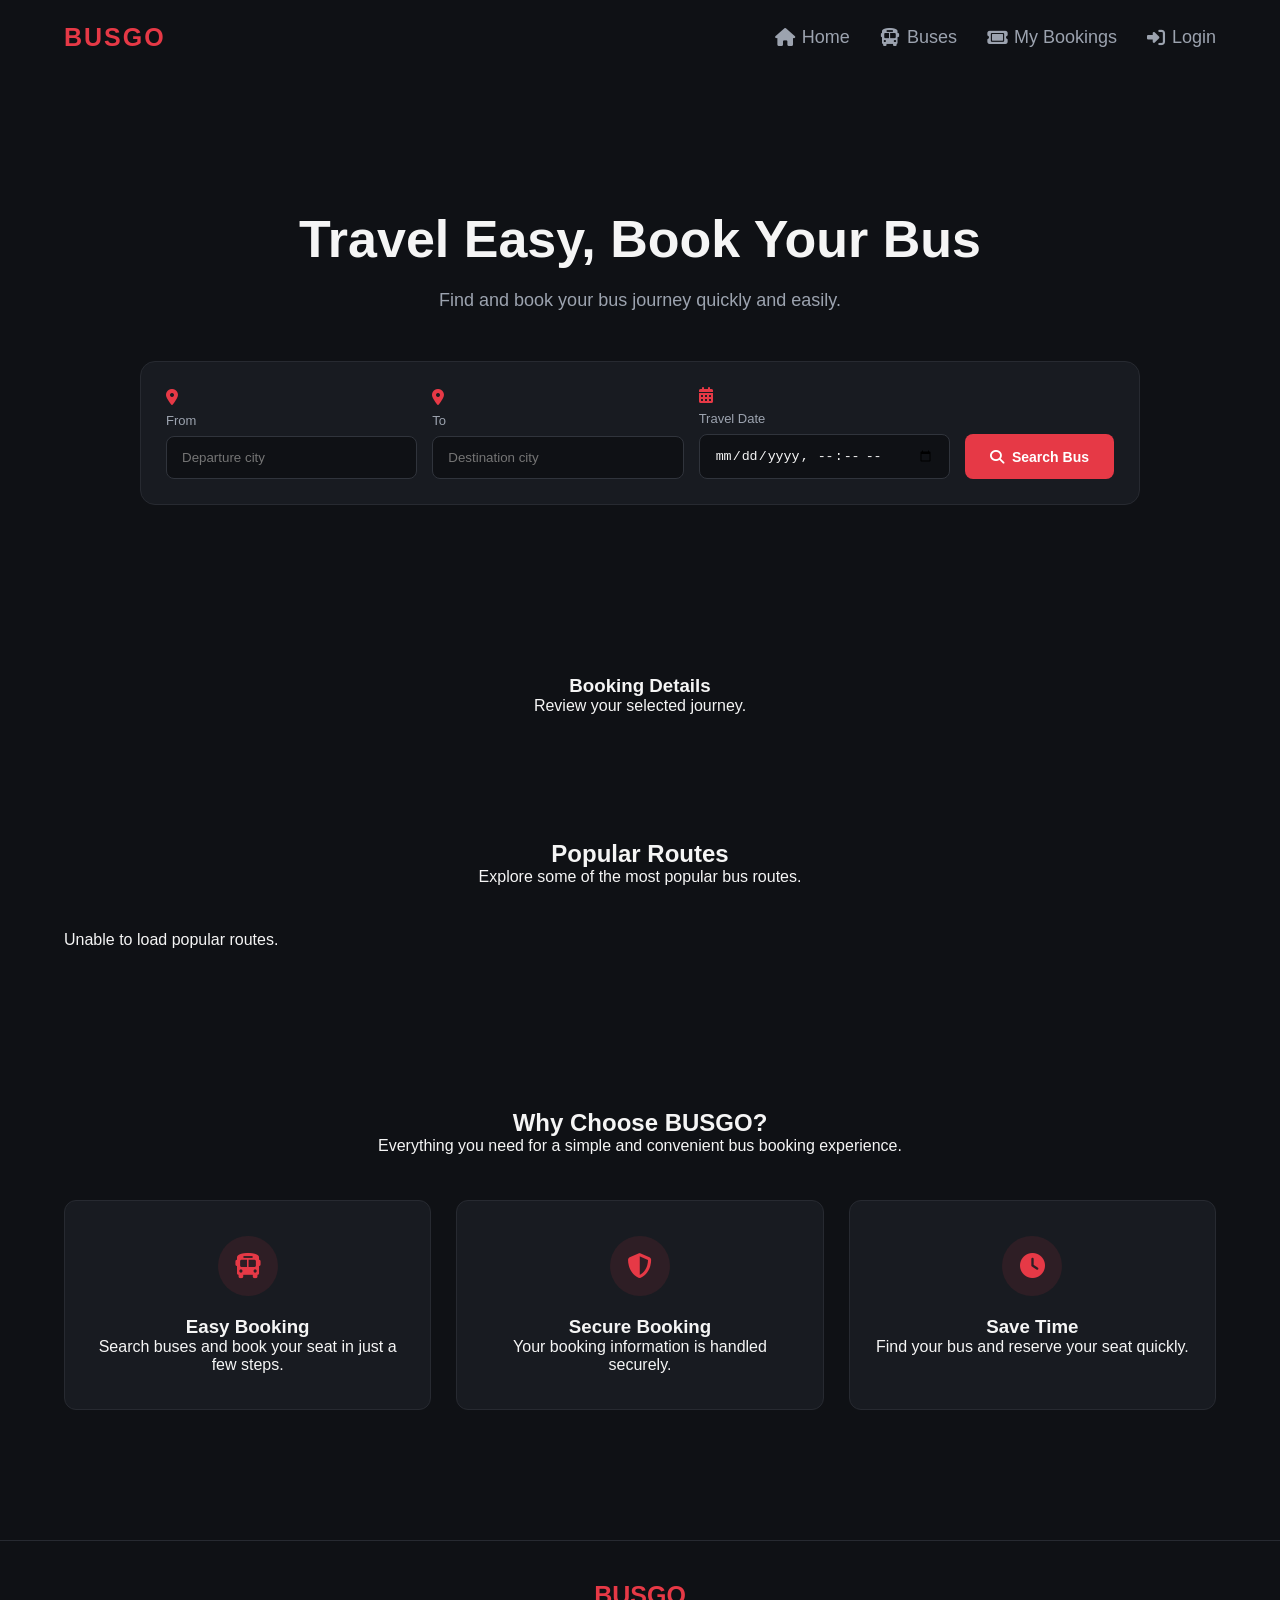
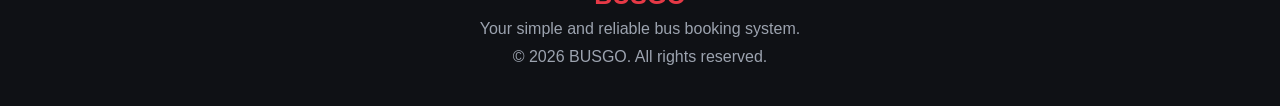
==== commit 69b957e9: "Update booking section to improve popular routes display and loading indication" ====
--- a/index.html
+++ b/index.html
@@ -19,7 +19,7 @@
             <ul>
                 <li><a href="/index.html"><i class="fa-solid fa-house"></i>Home</a></li>
                 <li><a href="/buses.html"><i class="fa-solid fa-bus"></i>Buses</a></li>
-                <li><a href="#"><i class="fa-solid fa-ticket"></i>My Bookings</a></li>
+                <li><a href="/my-booking.html"><i class="fa-solid fa-ticket"></i>My Bookings</a></li>
                 <li><a href="/login.html"><i class="fa-solid fa-right-to-bracket"></i>Login</a></li>
             </ul>
         </nav>
@@ -70,7 +70,7 @@
 
         <!---------------------------Booking section------------------------>
 
-        <section class="booking-section" id="booking-section">
+        <section class="booking-section-home" id="booking-section">
 
             <div class="section-heading">
                 <h3>Booking Details</h3>
@@ -89,25 +89,11 @@
                 <p>Explore some of the most popular bus routes.</p>
             </div>
 
-            <div class="route-container">
+            <div class="route-container" id="popular-routes-container">
 
-                <div class="route-card">
-                    <h3>Colombo → Kandy</h3>
-                    <p>Comfortable buses available daily.</p>
-                    <button>View Buses</button>
-                </div>
-
-                <div class="route-card">
-                    <h3>Colombo → Galle</h3>
-                    <p>Travel from Colombo to Galle easily.</p>
-                    <button>View Buses</button>
-                </div>
-
-                <div class="route-card">
-                    <h3>Colombo → Jaffna</h3>
-                    <p>Book your long-distance journey.</p>
-                    <button>View Buses</button>
-                </div>
+                <p class="routes-loading">
+                    Loading popular routes...
+                </p>
 
             </div>
         </section>
@@ -167,7 +153,7 @@
             <p>© 2026 BUSGO. All rights reserved.</p>
         </div>
     </footer>
-    
+
 </body>
 
 <script type="module" src="/app.js"></script>
--- a/style.css
+++ b/style.css
@@ -1197,3 +1197,199 @@
     }
 }
 
+
+/*--------------------------------Passenger Page CSS---------------------------*/
+
+.passenger-section{
+    max-width: 900px;
+    margin: 0 auto;
+    padding: 60px 20px 80px;
+}
+
+.passenger-section .section-heading{
+    text-align: center;
+    margin-bottom: 35px;
+}
+
+.passenger-section .section-heading h1{
+    font-size: 32px;
+    margin-bottom: 10px;
+}
+
+.passenger-section .section-heading p{
+    font-size: 15px;
+    color: #9CA3AF;
+}
+
+/*-------------------------Bus infomation-----------------------------*/
+
+#passenger-bus-info{
+    margin-bottom: 25px;
+}
+
+.passenger-card{
+    background-color: #181B21;
+    border: 1px solid #272A31;
+    border-radius: 12px;
+    padding: 25px;
+}
+
+.passenger-card-header{
+    display: flex;
+    justify-content: space-between;
+    align-items: center;
+}
+
+.passenger-card-header h3{
+    font-size: 18px;
+}
+
+.passenger-seat{
+    padding: 6px 12px;
+    border-radius: 20px;
+    background-color: #272A31;
+    color: #D1D5DB;
+    font-size: 13px;
+}
+
+/*-------------------------Passenger Form--------------------------------*/
+
+.passenger-form{
+    display: grid;
+    grid-template-columns: 2fr 1fr 1fr;
+    gap: 18px;
+}
+
+.passenger-input-group{
+    display: flex;
+    flex-direction: column;
+    gap: 8px;
+}
+
+.passenger-input-group label{
+    color: #D1D5DB;
+    font-size: 14px;
+}
+
+.passenger-input-group input,
+.passenger-input-group input select{
+    width: 100%;
+    padding: 12px 13px;
+    border: 1px solid #30343C;
+    border-radius: 8px;
+    background-color: #0F1115;
+    color: #f5f5f5;
+    outline: none;
+    font-size: 14px;
+    transition: 0.3s;
+}
+
+.passenger-input-group input::placeholder{
+    color: #6B7280;
+}
+
+.passenger-input-group input:focus,
+.passenger-input-group input select:focus{
+    border-color: #E63946;
+}
+
+/*--------------------Passenger Action----------------------*/
+
+.passenger-action{
+    display: flex;
+    justify-content: space-between;
+    align-items: center;
+    margin-top: 30px;
+}
+
+#back-passenger-btn,
+#continue-passenger-btn{
+    min-width: 140px;
+    height: 45px;
+    padding: 0 20px;
+    border-radius: 8px;
+    font-size: 14px;
+    font-weight: bold;
+    display: flex;
+    align-items: center;
+    justify-content: center;
+    gap: 8px;
+    transition: 0.3s;
+}
+
+#back-passenger-btn{
+    background-color: #272A31;
+    color: #D1D5DB;
+}
+
+#back-passenger-btn:hover{
+    background-color: #343842;
+}
+
+#continue-passenger-btn{
+    background-color: #E63946;
+    color: white;
+}
+
+#continue-passenger-btn:hover{
+    background-color: #B91C1C;
+    transform: translateY(-2px);
+}
+
+/*-------------------Responsive Passanger Page--------------------------*/
+
+@media (max-width: 700px) {
+
+    .passenger-section {
+        padding: 45px 15px 60px;
+    }
+
+    .passenger-section .section-heading h1 {
+        font-size: 27px;
+    }
+
+    .passenger-bus-card {
+        padding: 18px;
+    }
+
+    .passenger-bus-card h2 {
+        font-size: 18px;
+    }
+
+    .passenger-bus-price {
+        font-size: 17px;
+    }
+
+    .passenger-form {
+        grid-template-columns: 1fr;
+        gap: 15px;
+    }
+
+    .passenger-actions {
+        gap: 15px;
+    }
+
+    #back-passenger-btn,
+    #continue-passenger-btn {
+        flex: 1;
+        min-width: 0;
+    }
+
+}
+
+
+@media (max-width: 400px) {
+
+    .passenger-actions {
+        flex-direction: column-reverse;
+    }
+
+    #back-passenger-btn,
+    #continue-passenger-btn {
+        width: 100%;
+    }
+
+}
+
+
+
